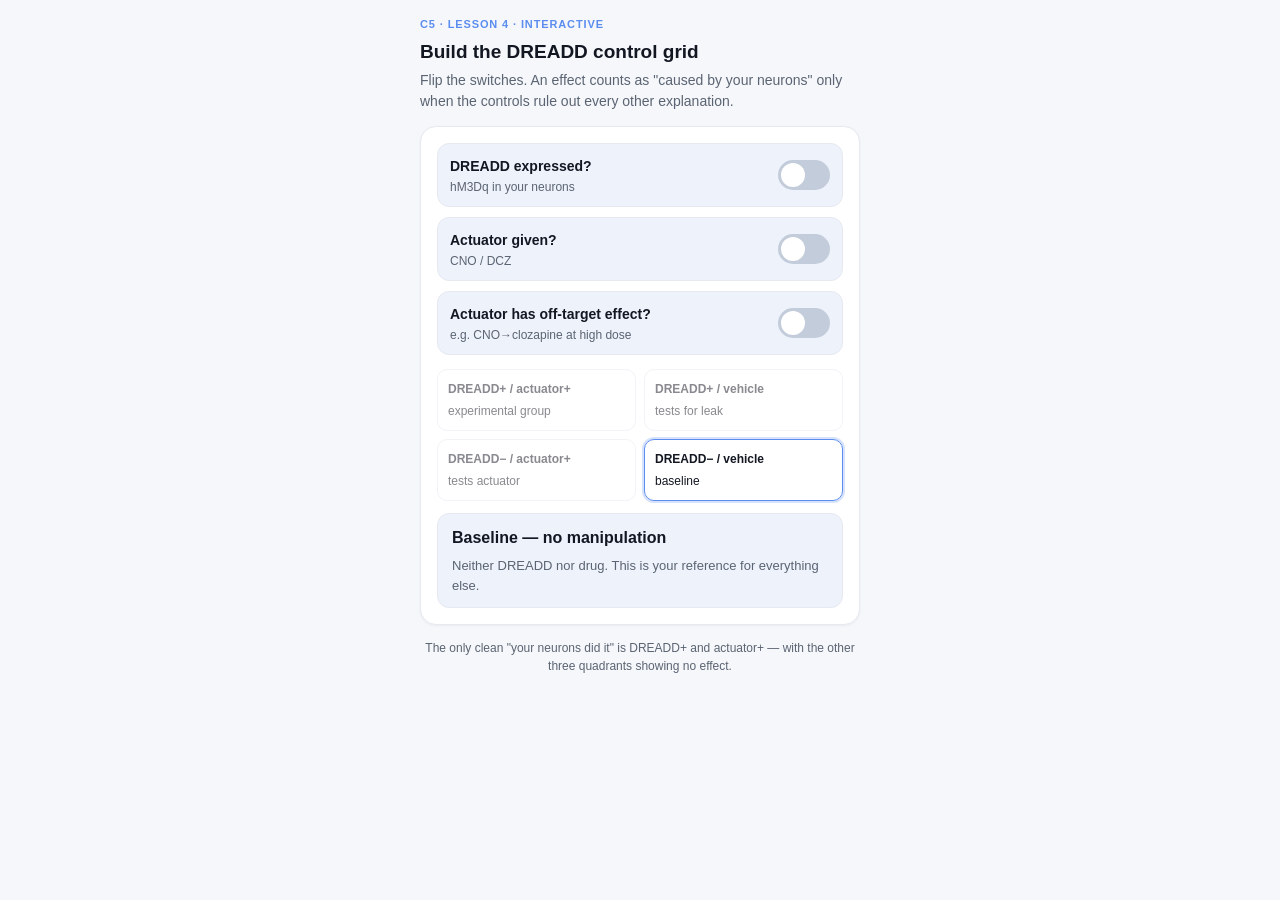
==== content/assets/dreadd-control-grid.html @ e7821001 "Import C2–C5 lessons from the Project; add step visuals; remove demo - 18 lessons (C2 Mouse Genetics" ====
<!doctype html>
<html lang="en">
<head>
<meta charset="utf-8">
<meta name="viewport" content="width=device-width, initial-scale=1">
<title>DREADD control grid</title>
<style>
  :root{ --bg:#f5f7fb;--card:#fff;--ink:#131722;--muted:#5b6472;--accent:#5B8DEF;--line:#e6e9f0;--chip:#eef2fb;--good:#1a9b6c;--bad:#d6455b;--warn:#b7791f; }
  @media (prefers-color-scheme:dark){ :root{ --bg:#0f1420;--card:#171d2b;--ink:#eef1f7;--muted:#9aa4b5;--accent:#6f9bff;--line:#283040;--chip:#1e2740;--good:#35c58b;--bad:#ff6f88;--warn:#e0b050; } }
  *{box-sizing:border-box} body{margin:0;background:var(--bg);color:var(--ink);font:16px/1.5 -apple-system,BlinkMacSystemFont,"Segoe UI",Roboto,sans-serif;display:flex;justify-content:center;padding:16px}
  .wrap{width:100%;max-width:440px}
  .kick{font-size:11px;letter-spacing:.08em;text-transform:uppercase;color:var(--accent);font-weight:700}
  h1{font-size:19px;margin:.3em 0 .2em}.lead{font-size:14px;color:var(--muted);margin:0 0 14px}
  .card{background:var(--card);border:1px solid var(--line);border-radius:16px;padding:16px;box-shadow:0 1px 3px rgba(0,0,0,.05)}
  .toggles{display:flex;flex-direction:column;gap:10px}
  .tg{display:flex;align-items:center;justify-content:space-between;gap:12px;padding:10px 12px;border:1px solid var(--line);border-radius:12px;background:var(--chip)}
  .tg b{font-size:14px}.tg .sub{font-size:12px;color:var(--muted)}
  .sw{position:relative;width:52px;height:30px;flex:none;border-radius:99px;background:#c3ccda;cursor:pointer;transition:.18s;border:none}
  .sw.on{background:var(--accent)} .sw::after{content:"";position:absolute;top:3px;left:3px;width:24px;height:24px;border-radius:50%;background:#fff;transition:.18s}
  .sw.on::after{transform:translateX(22px)}
  @media (prefers-color-scheme:dark){ .sw{background:#3a4356} }
  .grid{display:grid;grid-template-columns:1fr 1fr;gap:8px;margin:14px 0 4px}
  .q{padding:10px;border:1.5px solid var(--line);border-radius:10px;font-size:12px;opacity:.5;transition:.15s}
  .q.active{opacity:1;border-color:var(--accent);box-shadow:0 0 0 2px color-mix(in srgb,var(--accent) 25%,transparent)}
  .q .role{font-weight:700;font-size:12px} .q .eff{margin-top:4px}
  .readout{margin-top:12px;padding:12px 14px;border-radius:12px;background:var(--chip);border:1px solid var(--line)}
  .verdict{font-weight:700} .verdict.good{color:var(--good)} .verdict.bad{color:var(--bad)} .verdict.warn{color:var(--warn)}
  .explain{font-size:13px;color:var(--muted);margin-top:6px}
  .cap{font-size:12px;color:var(--muted);text-align:center;margin-top:14px}
</style>
</head>
<body>
<div class="wrap">
  <div class="kick">C5 · Lesson 4 · Interactive</div>
  <h1>Build the DREADD control grid</h1>
  <p class="lead">Flip the switches. An effect counts as "caused by your neurons" only when the controls rule out every other explanation.</p>

  <div class="card">
    <div class="toggles">
      <div class="tg"><div><b>DREADD expressed?</b><div class="sub">hM3Dq in your neurons</div></div><button class="sw" id="dreadd" aria-pressed="false"></button></div>
      <div class="tg"><div><b>Actuator given?</b><div class="sub">CNO / DCZ</div></div><button class="sw" id="act" aria-pressed="false"></button></div>
      <div class="tg"><div><b>Actuator has off-target effect?</b><div class="sub">e.g. CNO→clozapine at high dose</div></div><button class="sw" id="offt" aria-pressed="false"></button></div>
    </div>

    <div class="grid" id="grid">
      <div class="q" data-k="11"><div class="role">DREADD+ / actuator+</div><div class="eff">experimental group</div></div>
      <div class="q" data-k="10"><div class="role">DREADD+ / vehicle</div><div class="eff">tests for leak</div></div>
      <div class="q" data-k="01"><div class="role">DREADD− / actuator+</div><div class="eff">tests actuator</div></div>
      <div class="q" data-k="00"><div class="role">DREADD− / vehicle</div><div class="eff">baseline</div></div>
    </div>

    <div class="readout">
      <div class="verdict" id="verdict"></div>
      <div class="explain" id="explain"></div>
    </div>
  </div>
  <p class="cap">The only clean "your neurons did it" is DREADD+ and actuator+ — with the other three quadrants showing no effect.</p>
</div>
<script>
(function(){
  var d=document.getElementById('dreadd'),a=document.getElementById('act'),o=document.getElementById('offt'),
      verdict=document.getElementById('verdict'),explain=document.getElementById('explain'),
      qs={};document.querySelectorAll('.q').forEach(function(e){qs[e.dataset.k]=e;});
  function st(btn){return btn.classList.contains('on');}
  function toggle(btn){btn.classList.toggle('on');btn.setAttribute('aria-pressed',st(btn));render();}
  [d,a,o].forEach(function(b){b.addEventListener('click',function(){toggle(b);});});
  function render(){
    var D=st(d),A=st(a),O=st(o);
    var key=(D?'1':'0')+(A?'1':'0');
    Object.keys(qs).forEach(function(k){qs[k].classList.toggle('active',k===key);});
    // does the neuron show an effect?
    var realEffect = D && A;                 // genuine DREADD effect
    var spurious   = !D && A && O;           // actuator off-target with no DREADD
    if (D && A){
      verdict.textContent='✓ Experimental group — neuron activated';
      verdict.className='verdict good';
      explain.textContent='The DREADD is present and the actuator is on. This effect is interpretable ONLY because your three control quadrants (leak, actuator, baseline) show no effect.';
    } else if (D && !A){
      verdict.textContent='Leak control — should be silent';
      verdict.className='verdict';
      explain.textContent='DREADD present but no drug. If you see an effect here, the DREADD is leaky/constitutively active — a confound.';
    } else if (!D && A){
      if (O){ verdict.textContent='⚠ Actuator-only effect detected!'; verdict.className='verdict bad';
        explain.textContent='No DREADD, yet the actuator produced an effect (e.g. CNO→clozapine). Without this control you would wrongly credit your neurons. Lower the dose or switch to DCZ.'; }
      else { verdict.textContent='Actuator control — silent (good)'; verdict.className='verdict good';
        explain.textContent='No DREADD, actuator on, no effect — the actuator is clean at this dose. This is the control that catches the CNO→clozapine confound.'; }
    } else {
      verdict.textContent='Baseline — no manipulation';
      verdict.className='verdict';
      explain.textContent='Neither DREADD nor drug. This is your reference for everything else.';
    }
  }
  render();
})();
</script>
</body>
</html>
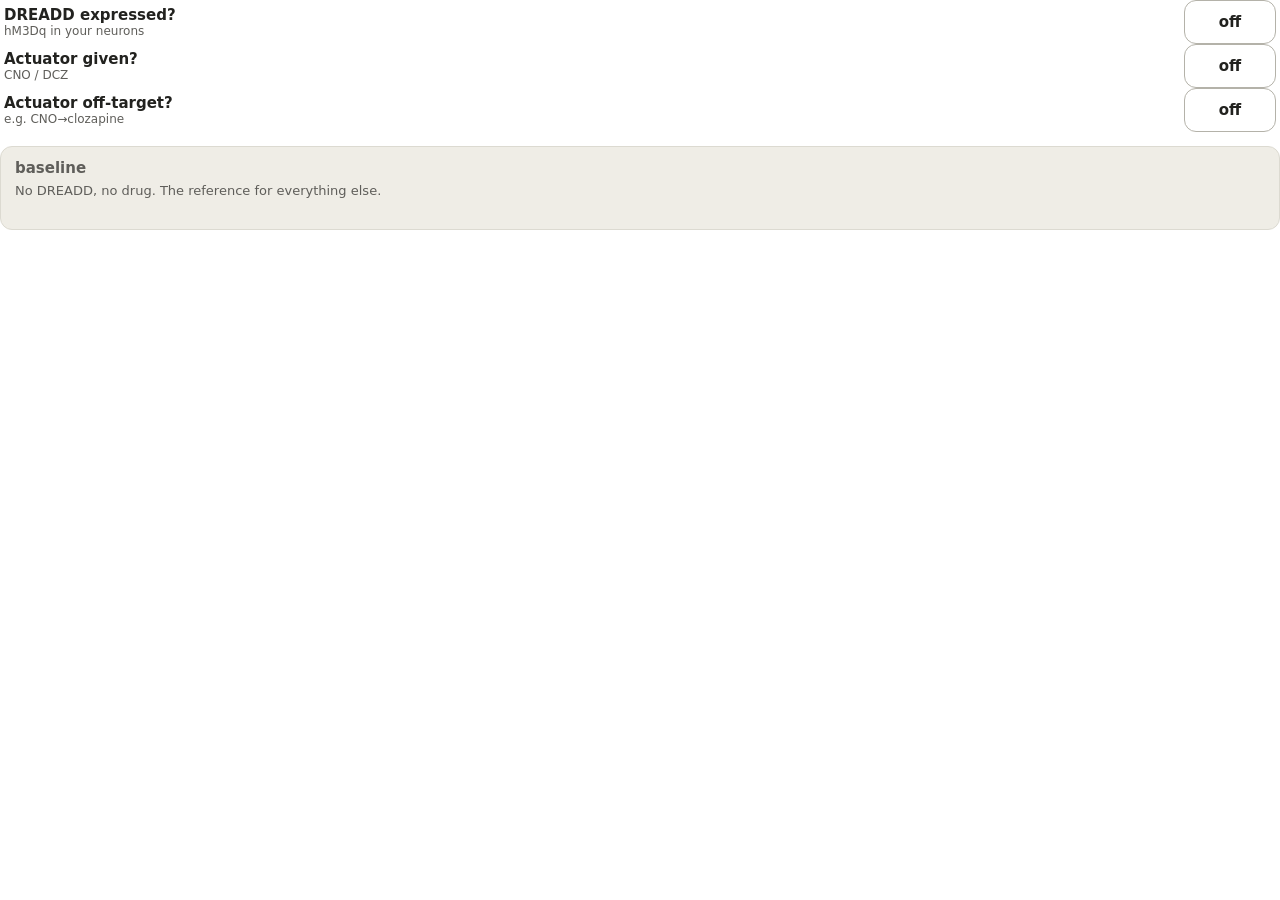
==== commit 12234f6f: "Import redesigned visuals; fix dark-mode backdrop behind widgets - 12 redesigned visuals plus pseudo" ====
--- a/content/assets/dreadd-control-grid.html
+++ b/content/assets/dreadd-control-grid.html
@@ -1,97 +1,39 @@
 <!doctype html>
-<html lang="en">
-<head>
-<meta charset="utf-8">
-<meta name="viewport" content="width=device-width, initial-scale=1">
-<title>DREADD control grid</title>
+<html lang="en"><head><meta charset="utf-8"><meta name="viewport" content="width=device-width, initial-scale=1">
 <style>
-  :root{ --bg:#f5f7fb;--card:#fff;--ink:#131722;--muted:#5b6472;--accent:#5B8DEF;--line:#e6e9f0;--chip:#eef2fb;--good:#1a9b6c;--bad:#d6455b;--warn:#b7791f; }
-  @media (prefers-color-scheme:dark){ :root{ --bg:#0f1420;--card:#171d2b;--ink:#eef1f7;--muted:#9aa4b5;--accent:#6f9bff;--line:#283040;--chip:#1e2740;--good:#35c58b;--bad:#ff6f88;--warn:#e0b050; } }
-  *{box-sizing:border-box} body{margin:0;background:var(--bg);color:var(--ink);font:16px/1.5 -apple-system,BlinkMacSystemFont,"Segoe UI",Roboto,sans-serif;display:flex;justify-content:center;padding:16px}
-  .wrap{width:100%;max-width:440px}
-  .kick{font-size:11px;letter-spacing:.08em;text-transform:uppercase;color:var(--accent);font-weight:700}
-  h1{font-size:19px;margin:.3em 0 .2em}.lead{font-size:14px;color:var(--muted);margin:0 0 14px}
-  .card{background:var(--card);border:1px solid var(--line);border-radius:16px;padding:16px;box-shadow:0 1px 3px rgba(0,0,0,.05)}
-  .toggles{display:flex;flex-direction:column;gap:10px}
-  .tg{display:flex;align-items:center;justify-content:space-between;gap:12px;padding:10px 12px;border:1px solid var(--line);border-radius:12px;background:var(--chip)}
-  .tg b{font-size:14px}.tg .sub{font-size:12px;color:var(--muted)}
-  .sw{position:relative;width:52px;height:30px;flex:none;border-radius:99px;background:#c3ccda;cursor:pointer;transition:.18s;border:none}
-  .sw.on{background:var(--accent)} .sw::after{content:"";position:absolute;top:3px;left:3px;width:24px;height:24px;border-radius:50%;background:#fff;transition:.18s}
-  .sw.on::after{transform:translateX(22px)}
-  @media (prefers-color-scheme:dark){ .sw{background:#3a4356} }
-  .grid{display:grid;grid-template-columns:1fr 1fr;gap:8px;margin:14px 0 4px}
-  .q{padding:10px;border:1.5px solid var(--line);border-radius:10px;font-size:12px;opacity:.5;transition:.15s}
-  .q.active{opacity:1;border-color:var(--accent);box-shadow:0 0 0 2px color-mix(in srgb,var(--accent) 25%,transparent)}
-  .q .role{font-weight:700;font-size:12px} .q .eff{margin-top:4px}
-  .readout{margin-top:12px;padding:12px 14px;border-radius:12px;background:var(--chip);border:1px solid var(--line)}
-  .verdict{font-weight:700} .verdict.good{color:var(--good)} .verdict.bad{color:var(--bad)} .verdict.warn{color:var(--warn)}
-  .explain{font-size:13px;color:var(--muted);margin-top:6px}
-  .cap{font-size:12px;color:var(--muted);text-align:center;margin-top:14px}
-</style>
-</head>
+  :root{--text:#22221f;--muted:#5f5e5a;--line:#dcdad1;--line-strong:#b4b2a9;--surface-2:#efede6;--ok:#0f6e56;--bad:#993c1d;--warn:#ba7517;--track:#5B8DEF;}
+  @media (prefers-color-scheme:dark){:root{--text:#f1efe8;--muted:#b4b2a9;--line:#3a3a37;--line-strong:#5f5e5a;--surface-2:#2c2c2a;--ok:#5dcaa5;--bad:#f0997b;--warn:#ef9f27;--track:#7ea6f5;}}
+  html,body{background:transparent;margin:0}
+  body{font-family:-apple-system,BlinkMacSystemFont,"SF Pro Text",system-ui,sans-serif;color:var(--text);font-size:15px}
+  .tog{display:flex;align-items:center;justify-content:space-between;gap:12px;min-height:44px;padding:0 4px}
+  .tog span{font-weight:600}
+  .tog small{display:block;font-weight:400;color:var(--muted);font-size:12px}
+  .sw{min-width:92px;min-height:44px;border:1.5px solid var(--line-strong);border-radius:12px;background:transparent;color:var(--text);font:inherit;font-weight:700;cursor:pointer}
+  .sw.on{border-color:var(--track);background:color-mix(in srgb,var(--track) 18%,transparent)}
+  .readout{margin-top:14px;padding:12px 14px;border-radius:12px;background:var(--surface-2);border:1px solid var(--line)}
+  .v{font-weight:700} .v.good{color:var(--ok)} .v.bad{color:var(--bad)} .v.off{color:var(--muted)}
+  .exp{font-size:13px;color:var(--muted);margin-top:6px;min-height:34px}
+</style></head>
 <body>
-<div class="wrap">
-  <div class="kick">C5 · Lesson 4 · Interactive</div>
-  <h1>Build the DREADD control grid</h1>
-  <p class="lead">Flip the switches. An effect counts as "caused by your neurons" only when the controls rule out every other explanation.</p>
-
-  <div class="card">
-    <div class="toggles">
-      <div class="tg"><div><b>DREADD expressed?</b><div class="sub">hM3Dq in your neurons</div></div><button class="sw" id="dreadd" aria-pressed="false"></button></div>
-      <div class="tg"><div><b>Actuator given?</b><div class="sub">CNO / DCZ</div></div><button class="sw" id="act" aria-pressed="false"></button></div>
-      <div class="tg"><div><b>Actuator has off-target effect?</b><div class="sub">e.g. CNO→clozapine at high dose</div></div><button class="sw" id="offt" aria-pressed="false"></button></div>
-    </div>
-
-    <div class="grid" id="grid">
-      <div class="q" data-k="11"><div class="role">DREADD+ / actuator+</div><div class="eff">experimental group</div></div>
-      <div class="q" data-k="10"><div class="role">DREADD+ / vehicle</div><div class="eff">tests for leak</div></div>
-      <div class="q" data-k="01"><div class="role">DREADD− / actuator+</div><div class="eff">tests actuator</div></div>
-      <div class="q" data-k="00"><div class="role">DREADD− / vehicle</div><div class="eff">baseline</div></div>
-    </div>
-
-    <div class="readout">
-      <div class="verdict" id="verdict"></div>
-      <div class="explain" id="explain"></div>
-    </div>
-  </div>
-  <p class="cap">The only clean "your neurons did it" is DREADD+ and actuator+ — with the other three quadrants showing no effect.</p>
-</div>
+  <div class="tog"><span>DREADD expressed?<small>hM3Dq in your neurons</small></span><button class="sw" id="dreadd">off</button></div>
+  <div class="tog"><span>Actuator given?<small>CNO / DCZ</small></span><button class="sw" id="act">off</button></div>
+  <div class="tog"><span>Actuator off-target?<small>e.g. CNO→clozapine</small></span><button class="sw" id="offt">off</button></div>
+  <div class="readout"><span class="v" id="v"></span><div class="exp" id="exp"></div></div>
 <script>
 (function(){
   var d=document.getElementById('dreadd'),a=document.getElementById('act'),o=document.getElementById('offt'),
-      verdict=document.getElementById('verdict'),explain=document.getElementById('explain'),
-      qs={};document.querySelectorAll('.q').forEach(function(e){qs[e.dataset.k]=e;});
-  function st(btn){return btn.classList.contains('on');}
-  function toggle(btn){btn.classList.toggle('on');btn.setAttribute('aria-pressed',st(btn));render();}
-  [d,a,o].forEach(function(b){b.addEventListener('click',function(){toggle(b);});});
+      v=document.getElementById('v'),exp=document.getElementById('exp');
+  function st(b){return b.classList.contains('on');}
+  [d,a,o].forEach(function(b){b.onclick=function(){b.classList.toggle('on');b.textContent=st(b)?'on':'off';render();};});
   function render(){
     var D=st(d),A=st(a),O=st(o);
-    var key=(D?'1':'0')+(A?'1':'0');
-    Object.keys(qs).forEach(function(k){qs[k].classList.toggle('active',k===key);});
-    // does the neuron show an effect?
-    var realEffect = D && A;                 // genuine DREADD effect
-    var spurious   = !D && A && O;           // actuator off-target with no DREADD
-    if (D && A){
-      verdict.textContent='✓ Experimental group — neuron activated';
-      verdict.className='verdict good';
-      explain.textContent='The DREADD is present and the actuator is on. This effect is interpretable ONLY because your three control quadrants (leak, actuator, baseline) show no effect.';
-    } else if (D && !A){
-      verdict.textContent='Leak control — should be silent';
-      verdict.className='verdict';
-      explain.textContent='DREADD present but no drug. If you see an effect here, the DREADD is leaky/constitutively active — a confound.';
-    } else if (!D && A){
-      if (O){ verdict.textContent='⚠ Actuator-only effect detected!'; verdict.className='verdict bad';
-        explain.textContent='No DREADD, yet the actuator produced an effect (e.g. CNO→clozapine). Without this control you would wrongly credit your neurons. Lower the dose or switch to DCZ.'; }
-      else { verdict.textContent='Actuator control — silent (good)'; verdict.className='verdict good';
-        explain.textContent='No DREADD, actuator on, no effect — the actuator is clean at this dose. This is the control that catches the CNO→clozapine confound.'; }
-    } else {
-      verdict.textContent='Baseline — no manipulation';
-      verdict.className='verdict';
-      explain.textContent='Neither DREADD nor drug. This is your reference for everything else.';
-    }
+    if(D&&A){v.textContent='✓ experimental — interpretable';v.className='v good';exp.textContent='DREADD + actuator. Readable only because the three control quadrants stay silent.';}
+    else if(D&&!A){v.textContent='leak control';v.className='v off';exp.textContent='DREADD, no drug. Any effect here means a leaky DREADD.';}
+    else if(!D&&A){ if(O){v.textContent='⚠ actuator-only effect!';v.className='v bad';exp.textContent='No DREADD, yet the actuator acts (CNO→clozapine). Without this control you would credit your neurons wrongly.';}
+      else{v.textContent='✓ actuator control — silent';v.className='v good';exp.textContent='No DREADD, actuator on, no effect — the actuator is clean at this dose.';} }
+    else{v.textContent='baseline';v.className='v off';exp.textContent='No DREADD, no drug. The reference for everything else.';}
   }
   render();
 })();
 </script>
-</body>
-</html>
+</body></html>
